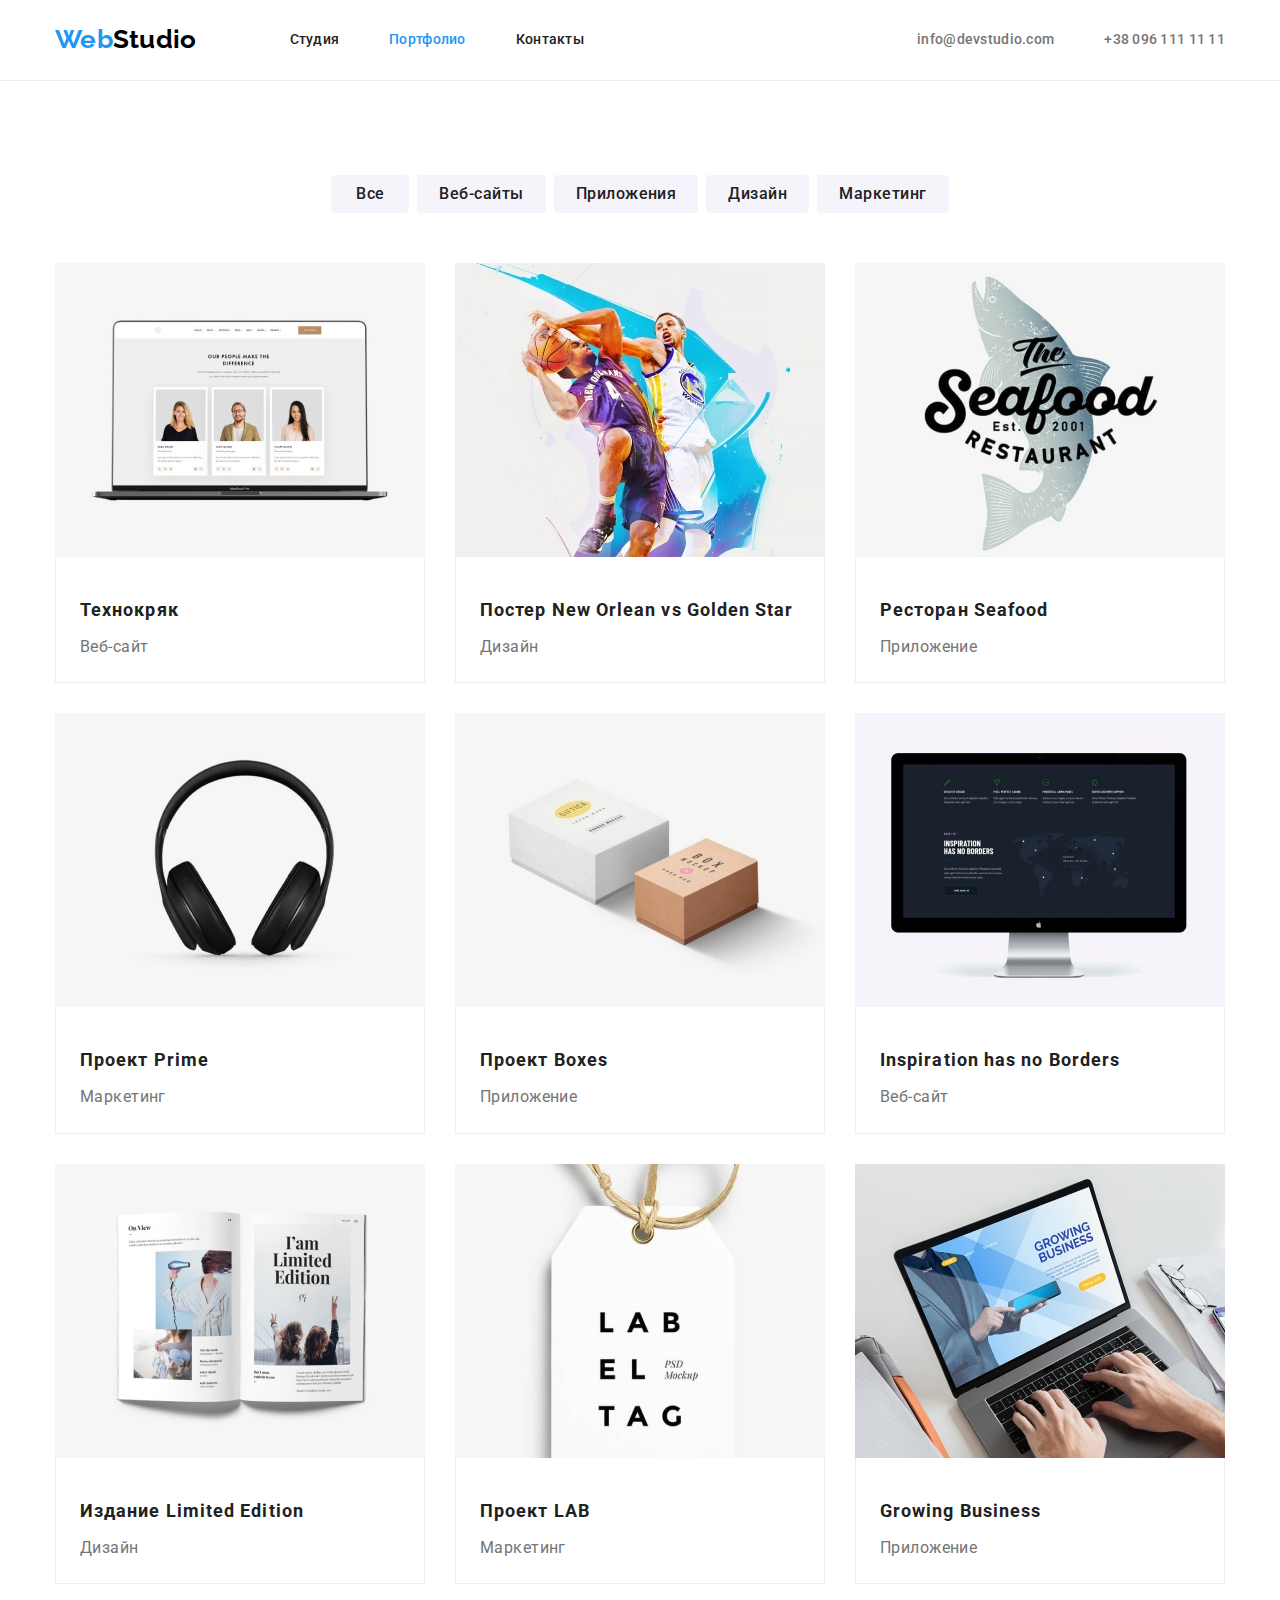
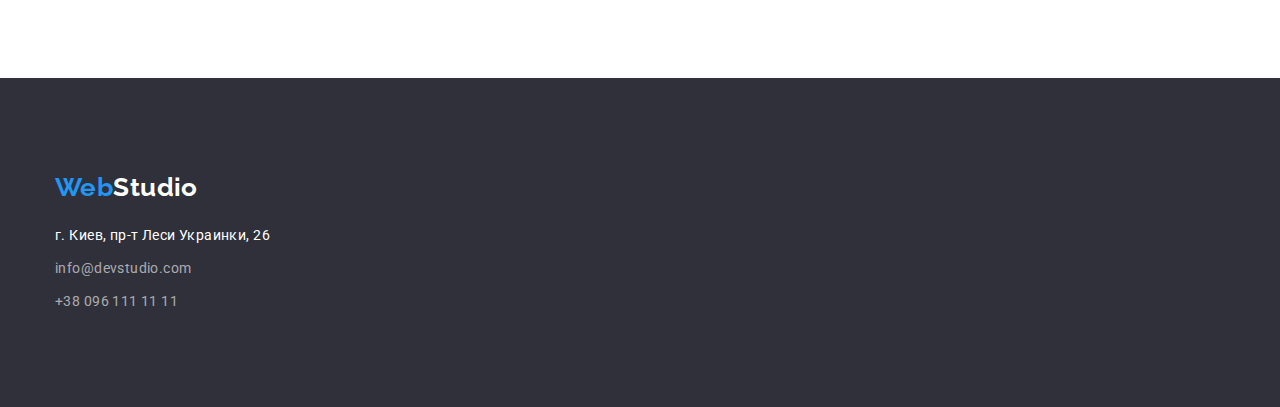
==== portfolio.html @ 278dce56 "Работа с svg" ====
<!DOCTYPE html>
<html lang="ru">

<head>
    <meta charset="UTF-8">
    <meta http-equiv="X-UA-Compatible" content="IE=edge">
    <meta name="viewport" content="width=device-width, initial-scale=1.0">
    <link rel="stylesheet" href="https://cdnjs.cloudflare.com/ajax/libs/modern-normalize/1.0.0/modern-normalize.min.css" />
    <link rel="stylesheet" href="./css/styles.css">
    <link rel="preconnect" href="https://fonts.gstatic.com">
    <link href="https://fonts.googleapis.com/css2?family=Raleway:wght@700&family=Roboto:wght@400;500;700;900&display=swap"
        rel="stylesheet">
    <title>Homework HTML+CSS of Yusupow E.</title>
</head>
<body>
    <!-- Header -->
    <header class="page-header portfolio-header">
        <div class="container">
            <nav class="navigation-menu">
                <a href="./index.html" class="logo"><span class="logo-half">Web</span>Studio</a>
                <ul class="list nav-list">
                    <li class="nav-items"> <a href="./index.html" class="nav-link link">Студия</a></li>
                    <li class="nav-items"> <a href="./portfolio.html" class="nav-link link current">Портфолио</a></li>
                    <li class="nav-items"> <a href="#" class="nav-link link">Контакты</a></li>
                </ul>
            </nav>
            <ul class="list contact-list">
                <li> <a href="mailto:info@devstudio.com" class="contact-link link">info@devstudio.com</a></li>
                <li> <a href="tel:+380961111111" class="contact-link link">+38 096 111 11 11</a></li>
            </ul>
        </div>
    
    </header>
    <!-- /Header -->

    <!-- Portfolio content -->
    <main>
        <section class="portfolio">
            <!-- Portfolio filter -->
            <div class="container">
                <ul class="list filter-list">
                    <li class="filter-item">
                        <button type="button" class="btn-filter">Все</button>
                    </li>
            
                    <li class="filter-item">
                        <button type="button" class="btn-filter">Веб-сайты</button>
                    </li>
            
                    <li class="filter-item">
                        <button type="button" class="btn-filter">Приложения</button>
                    </li>
            
                    <li class="filter-item">
                        <button type="button" class="btn-filter">Дизайн</button>
                    </li>
            
                    <li class="filter-item">
                        <button type="button" class="btn-filter">Маркетинг</button>
                    </li>
                </ul>
                
                <!-- /Portfolio filter -->
                
                <!-- Portfolio menu -->
                
                <ul class="list card-set">
                    <li class="card-item">
                        <article class="card">
                            <div class="card-img">
                                <img src="./images/techbox.jpg" alt="Постер веб-сайта" width="370">
                            </div>
                            
                            <div class="menu-items">
                                <h2 class="portfolio-item">Технокряк</h2>
                                <p class="portfolio-menu">Веб-сайт</p>
                            </div>
                        </article>
                    </li>

                    <li class="card-item">
                        <article class="card">
                            <div class="card-img">
                                <img src="./images/basketballbox.jpg" alt="Постер баскетбольного матча" width="370">
                            </div>
                            
                            <div class="menu-items">
                                <h2 class="portfolio-item">Постер New Orlean vs Golden Star</h2>
                                <p class="portfolio-menu">Дизайн</p>
                            </div>
                        </article>
                    </li>

                    <li class="card-item">
                        <article class="card">
                            <div class="card-img">
                                <img src="./images/seafoodbox.jpg" alt="Постер ресторана" width="370">
                            </div>
                            
                            <div class="menu-items">
                                <h2 class="portfolio-item">Ресторан Seafood</h2>
                                <p class="portfolio-menu">Приложение</p>
                            </div>
                        </article>
                    </li>

                    <li class="card-item">
                        <article class="card">
                            <div class="card-img">
                                <img src="./images/primebox.jpg" alt="Постер проекта" width="370">
                            </div>
                            
                            <div class="menu-items">
                                <h2 class="portfolio-item">Проект Prime</h2>
                                <p class="portfolio-menu">Маркетинг</p>
                            </div>
                        </article>
                    </li>

                    <li class="card-item">
                        <article class="card">
                            <div class="card-img">
                                <img src="./images/boxesbox.jpg" alt="Постер проекта" width="370">
                            </div>
                            
                            <div class="menu-items">
                                <h2 class="portfolio-item">Проект Boxes</h2>
                                <p class="portfolio-menu">Приложение</p>
                            </div>
                        </article>
                    </li>

                    <li class="card-item">
                        <article class="card">
                            <div class="card-img">
                                <img src="./images/thesisbox.jpg" alt="Постер веб-сайта" width="370">
                            </div>
                            
                            <div class="menu-items">
                                <h2 class="portfolio-item">Inspiration has no Borders</h2>
                                <p class="portfolio-menu">Веб-сайт</p>
                            </div>
                        </article>
                    </li>

                    <li class="card-item">
                        <article class="card">
                            <div class="card-img">
                                <img src="./images/editionbox.jpg" alt="Постер издания книги" width="370">
                            </div>
                            
                            <div class="menu-items">
                                <h2 class="portfolio-item">Издание Limited Edition</h2>
                                <p class="portfolio-menu">Дизайн</p>
                            </div>
                        </article>
                    </li>

                    <li class="card-item">
                        <article class="card">
                            <div class="card-img">
                                <img src="./images/labbox.jpg" alt="Постер проекта" width="370">
                            </div>
                            
                            <div class="menu-items">
                                <h2 class="portfolio-item">Проект LAB</h2>
                                <p class="portfolio-menu">Маркетинг</p>
                            </div>
                        </article>
                    </li>

                    <li class="card-item">
                        <article class="card">
                            <div class="card-img">
                                <img src="./images/businessbox.jpg" alt="Постер приложения" width="370">
                            </div>
                            
                            <div class="menu-items">
                                <h2 class="portfolio-item">Growing Business</h2>
                                <p class="portfolio-menu">Приложение</p>
                            </div>
                        </article>
                    </li>
                </ul>
            </div>
            <!-- /Portfolio menu -->
        </section>
    </main>
    <!-- /Portfolio content -->

    <!-- Footer -->
    <footer class="footer-section">
        <div class="container">
            <a href="./index.html" class="logo footer-logo"><span class="logo-half">Web</span>Studio</a>
            <address>
                <p class="location">г. Киев, пр-т Леси Украинки, 26</p>
                <ul class="list contact-list contact-footer">
                    <li>
                        <a href="mailto:info@devstudio.com" class="contact-link link">info@devstudio.com</a>
                    </li>
                    <li>
                        <a href="tel:+380961111111" class="contact-link link">+38 096 111 11 11</a>
                    </li>
                </ul>
            </address>
        </div>
    
    </footer>
    <!-- /Footer -->
</body>

</html>
---- css/styles.css ----
:root {
  --primary-text-color: #757575;
  --primary-white-color: #ffffff;
  --title-text-color: #212121;
  --accent-color: #2196f3;
  --background-dark-color: #2f303a;
  --background-light-color: #f5f4fa;
  --logo-text-color: #000000;
  --transparent-color: rgba(255, 255, 255, 0.6);

  --card-set-gap: 30px;
  --card-shadow: 0px 2px 1px -1px rgba(0, 0, 0, 0.2),
    0px 1px 1px 0px rgba(0, 0, 0, 0.14), 0px 1px 3px 0px rgba(0, 0, 0, 0.12);
}
body {
  font-family: Roboto, sans-serif;
  font-style: normal;
  font-weight: normal;
  font-size: 14px;
  line-height: 1.71;
  letter-spacing: 0.03em;
  color: var(--primary-text-color);
  background-color: var(--primary-white-color);
}

/* Селекторы элементов и классов с повторяющимися значениями */
h2,
h3,
a.nav-link,
.btn-filter {
  color: var(--title-text-color);
}

ul {
  list-style-type: none;
}
.hero-btn,
.btn-filter:hover,
.btn-filter:focus,
.hero,
.footer-section .footer-logo,
.location {
  color: var(--primary-white-color);
}
.logo-half,
.link:hover,
.link:focus,
a.current {
  color: var(--accent-color);
}
.hero-btn,
.btn-filter:hover,
.btn-filter:focus {
  background-color: var(--accent-color);
}
.hero,
.footer-section {
  background-color: var(--background-dark-color);
}
.team-section,
.btn-filter {
  background-color: var(--background-light-color);
}
.list,
.feature-description,
.features-set,
.team-set .portfolio-item,
.card-set,
.team-set,
.profession,
.feature-title,
.service-set,
.service-title,
.team-title,
.team-member,
.portfolio-menu,
address,
.features-section,
.portfolio {
  margin: 0;
  padding: 0;
}
.card-set,
.filter-list,
.team-set,
.service-set,
.features-set,
.navigation-menu,
.nav-list,
.page-header .contact-list,
.page-header .container {
  display: flex;
}
.card-set,
.features-set,
.service-set,
.team-set {
  margin-left: calc(-1 * var(--card-set-gap));
}
.feature-item,
.team-card {
  flex-basis: calc(100% / 4 - var(--card-set-gap));
  margin-left: var(--card-set-gap);
}
.card-set > .card-item,
.service-item {
  flex-basis: calc(100% / 3 - var(--card-set-gap));
  margin-left: var(--card-set-gap);
}
.filter-list,
.service-title,
.team-title {
  margin-bottom: 50px;
}
.footer-section,
.team-section,
.features-section,
.portfolio {
  padding-top: 94px;
  padding-bottom: 94px;
}
.container,
main,
.footer-section,
.hero {
  margin-left: auto;
  margin-right: auto;
}
.hero,
.service-title,
.team-title,
.card-member {
  text-align: center;
}
.list {
  list-style: none;
}
.container {
  width: 1200px;
  padding: 0 15px;
}
/* /Селекторы элементов и классов с повторяющимися значениями */

/* Header */
.page-header .container {
  min-height: 80px;
}
.portfolio-header {
  border-bottom: 1px solid #ececec;
}
.logo {
  font-family: Raleway;
  font-weight: bold;
  font-size: 26px;
  line-height: 1.2;
  text-decoration: none;
  color: var(--logo-text-color);
}
.navigation-menu,
.contact-list {
  font-weight: 500;
  line-height: 1.14;
  letter-spacing: 0.02em;
}
.navigation-menu,
.nav-list,
.page-header .contact-list {
  align-items: center;
}
.nav-list {
  margin-left: 93px;
}
.nav-items:not(:last-child),
.contact-list li:not(:last-child) {
  margin-right: 50px;
}
.page-header .contact-list {
  margin-left: auto;
}
.link {
  text-decoration: none;
  color: var(--primary-text-color);
  padding: 9px 0;
}
/* /Header */

/* Main content */
/* Hero */
.hero {
  padding: 200px 0;
}
.hero-title {
  font-weight: 900;
  font-size: 44px;
  line-height: 1.4;
  letter-spacing: 0.06em;
  text-transform: uppercase;
  width: 696px;
  margin: 0 auto 30px;
}
.hero-btn {
  font-weight: bold;
  font-size: 16px;
  line-height: 1.9;
  letter-spacing: 0.06em;
  min-width: 200px;
  border: transparent;
  border-radius: 4px;
  padding: 10px 32px;
  display: inline-block;
  box-shadow: 0px 4px 4px rgba(0, 0, 0, 0.15);
}
.hero-btn:hover,
.hero-btn:focus {
  cursor: pointer;
}
.hero-btn {
  border: 0px;
}
/* /Hero */

/* About features section */
.feature-title {
  font-weight: bold;
  font-size: 14px;
  line-height: 1.14;
  text-transform: uppercase;
  margin-bottom: 10px;
}
/* /About features section */

/* About services section */
.services-section {
  padding-bottom: 94px;
}
.service-title {
  font-weight: bold;
  font-size: 36px;
  line-height: 1.2;
}
img {
  display: block;
  max-width: 100%;
  height: auto;
}
/* /About services section */

/* About team section */
.team-section {
  font-size: 16px;
  line-height: 1.2;
}
.team-title {
  font-weight: bold;
  font-size: 36px;
  line-height: 1.2;
}
.card-member {
  background-color: #fff;
  border-radius: 0 0 4px 4px;
  box-shadow: 0px 1px 3px rgba(0, 0, 0, 0.12), 0px 1px 1px rgba(0, 0, 0, 0.14),
    0px 2px 1px rgba(0, 0, 0, 0.2);
}
.card-member {
  padding: 30px 50px;
}
.team-member {
  font-weight: 500;
  font-size: 16px;
  margin-bottom: 10px;
}
/* /About team section */
/* /Main content */

/* Portfolio content */
/* Portfolio filter */
.filter-list {
  justify-content: center;
}
.filter-item:not(:last-child) {
  margin-right: 8px;
}
.btn-filter {
  font-family: Roboto;
  font-style: normal;
  font-weight: 500;
  font-size: 16px;
  line-height: 1.62;
  letter-spacing: 0.03em;
  cursor: pointer;
  min-width: 78px;
  border: transparent;
  border-radius: 4px;
  padding: 6px 22px;
}
/* /Portfolio filter */

/* Portfolio menu */
.portfolio-item {
  font-weight: 700;
  font-size: 18px;
  line-height: 2;
  letter-spacing: 0.06em;
}
.portfolio-menu {
  font-size: 16px;
  line-height: 1.9;
}
.card-set {
  flex-wrap: wrap;
}
.card-set > .card-item:nth-child(n + 4) {
  margin-top: var(--card-set-gap);
}
.card {
  width: 370px;
  min-height: 404px;
  overflow: hidden;
}
.menu-items {
  padding: 20px 24px;
  border: 1px solid #eeeeee;
  border-top: 0;
}
.portfolio-item {
  margin-bottom: 4px;
}
/* /Portfolio menu */
/* /Portfolio content */

/* Footer */
address {
  margin-top: 20px;
}
.contact-footer a {
  font-style: normal;
  font-weight: 400;
  font-size: 14px;
  line-height: 1.7;
  letter-spacing: 0.03em;
  color: var(--transparent-color);
}
.contact-footer li:not(:last-child) {
  margin-bottom: 9px;
}
.location {
  font-style: normal;
  margin-bottom: 9px;
}
/* /Footer */
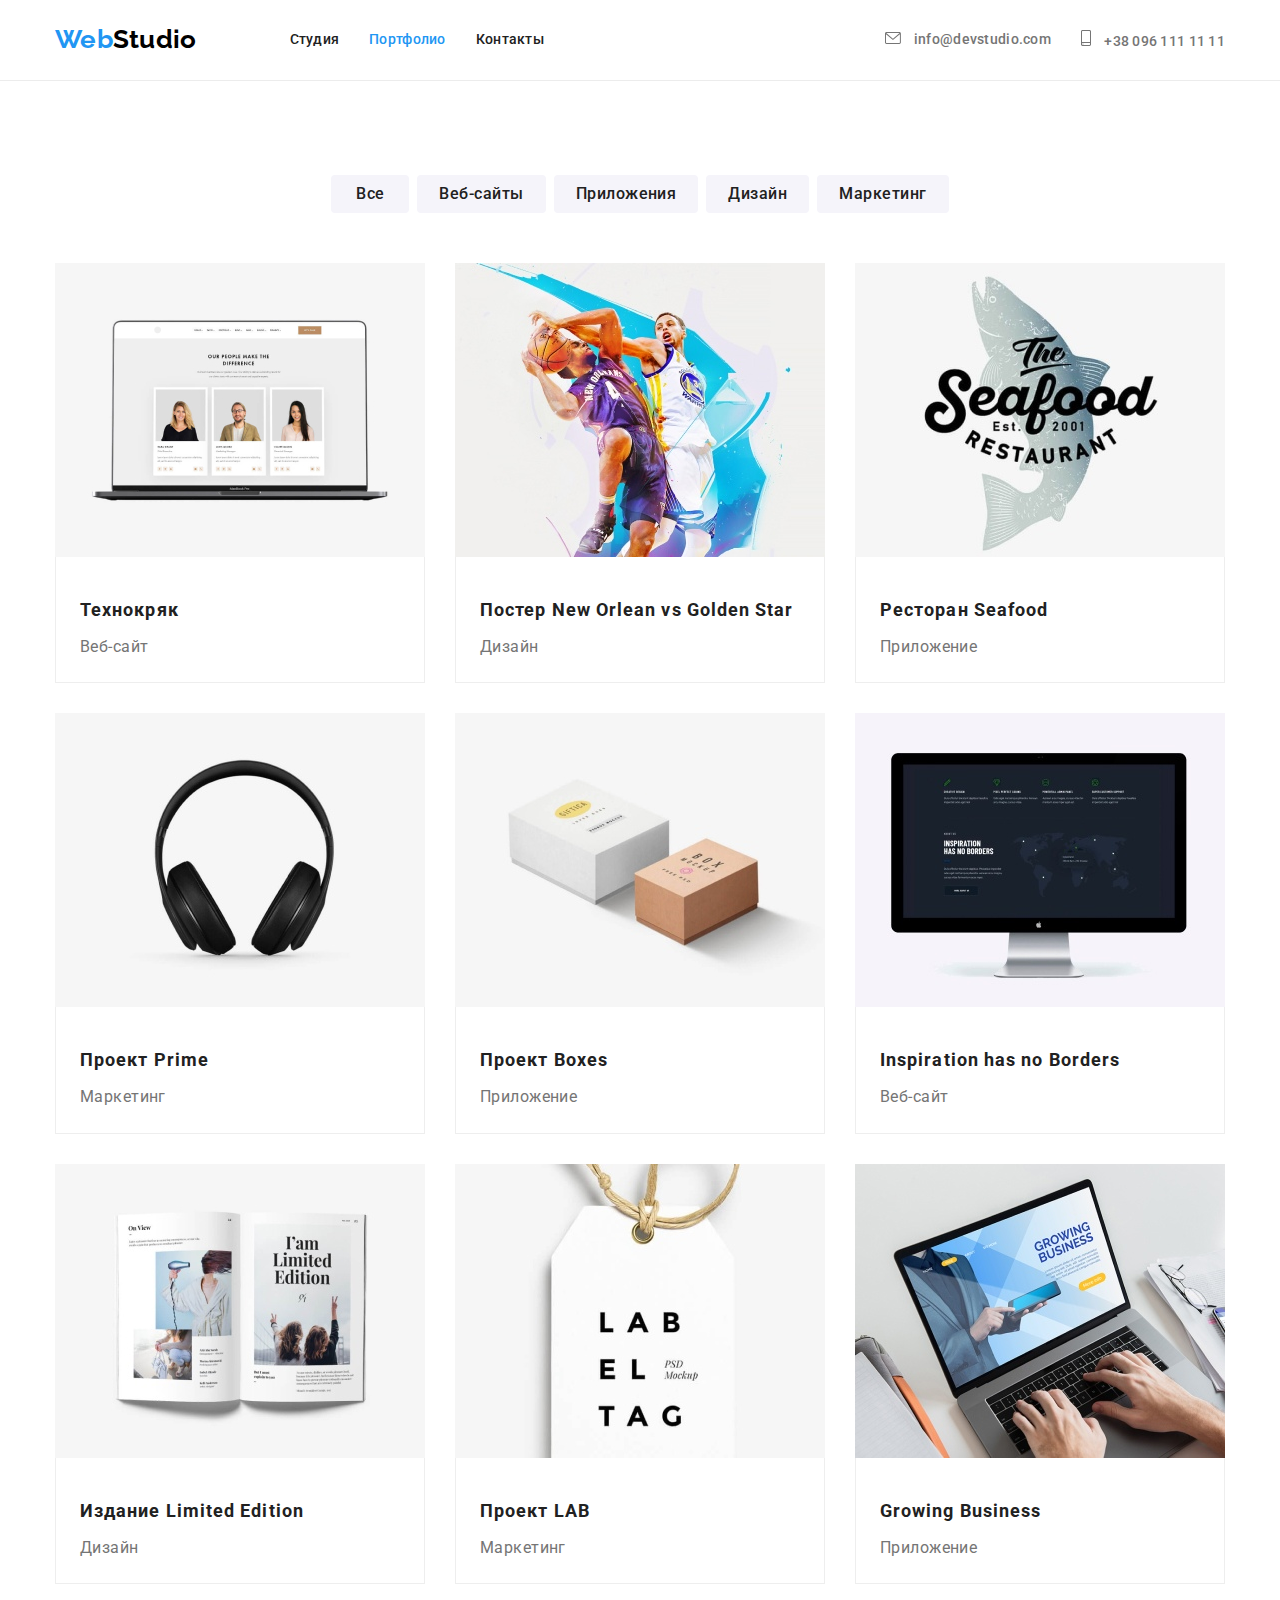
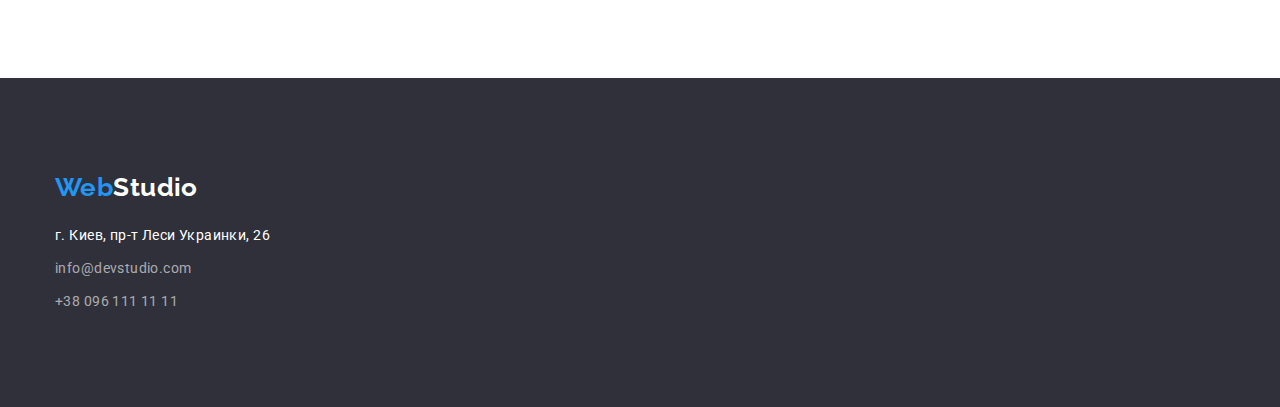
==== commit 88fba05c: "Студия доработана в плане svg. Нужно доработать портфолио" ====
--- a/portfolio.html
+++ b/portfolio.html
@@ -25,8 +25,23 @@
                 </ul>
             </nav>
             <ul class="list contact-list">
-                <li> <a href="mailto:info@devstudio.com" class="contact-link link">info@devstudio.com</a></li>
-                <li> <a href="tel:+380961111111" class="contact-link link">+38 096 111 11 11</a></li>
+                <li class="contact-items">
+                    <a href="mailto:info@devstudio.com" class="contact-link link">
+                        <svg class="mail-icon">
+                            <use href="./images/sprite.svg#envelope"></use>
+                        </svg>
+                        info@devstudio.com
+                    </a>
+                </li>
+            
+                <li class="contact-items">
+                    <a href="tel:+380961111111" class="contact-link link">
+                        <svg class="phone-icon">
+                            <use href="./images/sprite.svg#smartphone"></use>
+                        </svg>
+                        +38 096 111 11 11
+                    </a>
+                </li>
             </ul>
         </div>
     
--- a/css/styles.css
+++ b/css/styles.css
@@ -7,8 +7,9 @@
   --background-light-color: #f5f4fa;
   --logo-text-color: #000000;
   --transparent-color: rgba(255, 255, 255, 0.6);
-
+  --svg-primary-color: #afb1b8;
   --card-set-gap: 30px;
+  --icon-soclink-gap: 10px;
   --card-shadow: 0px 2px 1px -1px rgba(0, 0, 0, 0.2),
     0px 1px 1px 0px rgba(0, 0, 0, 0.14), 0px 1px 3px 0px rgba(0, 0, 0, 0.12);
 }
@@ -72,6 +73,7 @@
 .service-set,
 .service-title,
 .team-title,
+.customers-title,
 .team-member,
 .portfolio-menu,
 address,
@@ -109,12 +111,14 @@
 }
 .filter-list,
 .service-title,
-.team-title {
+.team-title,
+.customers-title {
   margin-bottom: 50px;
 }
 .footer-section,
 .team-section,
 .features-section,
+.regular-customers,
 .portfolio {
   padding-top: 94px;
   padding-bottom: 94px;
@@ -129,7 +133,8 @@
 .hero,
 .service-title,
 .team-title,
-.card-member {
+.card-member,
+.customers-title {
   text-align: center;
 }
 .list {
@@ -172,7 +177,7 @@
 }
 .nav-items:not(:last-child),
 .contact-list li:not(:last-child) {
-  margin-right: 50px;
+  margin-right: 30px;
 }
 .page-header .contact-list {
   margin-left: auto;
@@ -181,6 +186,22 @@
   text-decoration: none;
   color: var(--primary-text-color);
   padding: 9px 0;
+}
+.mail-icon {
+  width: 16px;
+  height: 12px;
+  margin-right: 10px;
+  fill: var(--primary-text-color);
+}
+.phone-icon {
+  width: 10px;
+  height: 16px;
+  margin-right: 10px;
+  fill: var(--primary-text-color);
+}
+.contact-items > .contact-link:hover .mail-icon,
+.contact-items > .contact-link:hover .phone-icon {
+  fill: var(--accent-color);
 }
 /* /Header */
 
@@ -227,6 +248,20 @@
   text-transform: uppercase;
   margin-bottom: 10px;
 }
+.feature-icons-container {
+  width: 100%;
+  height: 120px;
+  margin-bottom: 30px;
+  border-radius: 4px;
+  display: flex;
+  align-items: center;
+  justify-content: center;
+  background-color: var(--background-light-color);
+}
+.feature-icons {
+  width: 60px;
+  height: 60px;
+}
 /* /About features section */
 
 /* About services section */
@@ -262,12 +297,40 @@
     0px 2px 1px rgba(0, 0, 0, 0.2);
 }
 .card-member {
-  padding: 30px 50px;
+  padding: 30px 32px;
 }
 .team-member {
   font-weight: 500;
   font-size: 16px;
   margin-bottom: 10px;
+}
+.member-icons {
+  margin: 16px 0 0 calc(-1 * var(--icon-soclink-gap));
+  padding: 0;
+  display: flex;
+}
+.member-icons .member-link {
+  display: flex;
+  justify-content: center;
+  align-items: center;
+  flex-basis: calc(100% / 4 - var(--icon-soclink-gap));
+  margin-left: var(--icon-soclink-gap);
+  width: 44px;
+  height: 44px;
+  border-radius: 50%;
+  background-color: #ffffff;
+}
+.member-link:hover {
+  background-color: var(--accent-color);
+}
+.member-link:hover:hover .member-svg-icon {
+  fill: #ffffff;
+}
+
+.member-icons .member-svg-icon {
+  width: 20px;
+  height: 20px;
+  fill: var(--svg-primary-color);
 }
 /* /About team section */
 /* /Main content */
@@ -328,6 +391,42 @@
 /* /Portfolio menu */
 /* /Portfolio content */
 
+.customers-title {
+  font-weight: bold;
+  font-size: 36px;
+  line-height: 1.2;
+}
+.customers-list {
+  padding: 0;
+  display: flex;
+  margin-left: calc(-1 * var(--card-set-gap));
+}
+.customer-link {
+  display: flex;
+  justify-content: center;
+  align-items: center;
+  flex-basis: calc(100% / 6 - var(--card-set-gap));
+  margin-left: var(--card-set-gap);
+  width: 170px;
+  height: 92px;
+  border-radius: 4px;
+  border: 1px solid var(--svg-primary-color);
+}
+.customer-icons {
+  width: 106px;
+  height: 60px;
+  fill: var(--svg-primary-color);
+}
+
+.customer-icons:hover {
+  border-color: var(--accent-color);
+}
+.customer-link:hover .customer-icons,
+.customer-link:hover {
+  fill: var(--accent-color);
+  border-color: var(--accent-color);
+}
+
 /* Footer */
 address {
   margin-top: 20px;
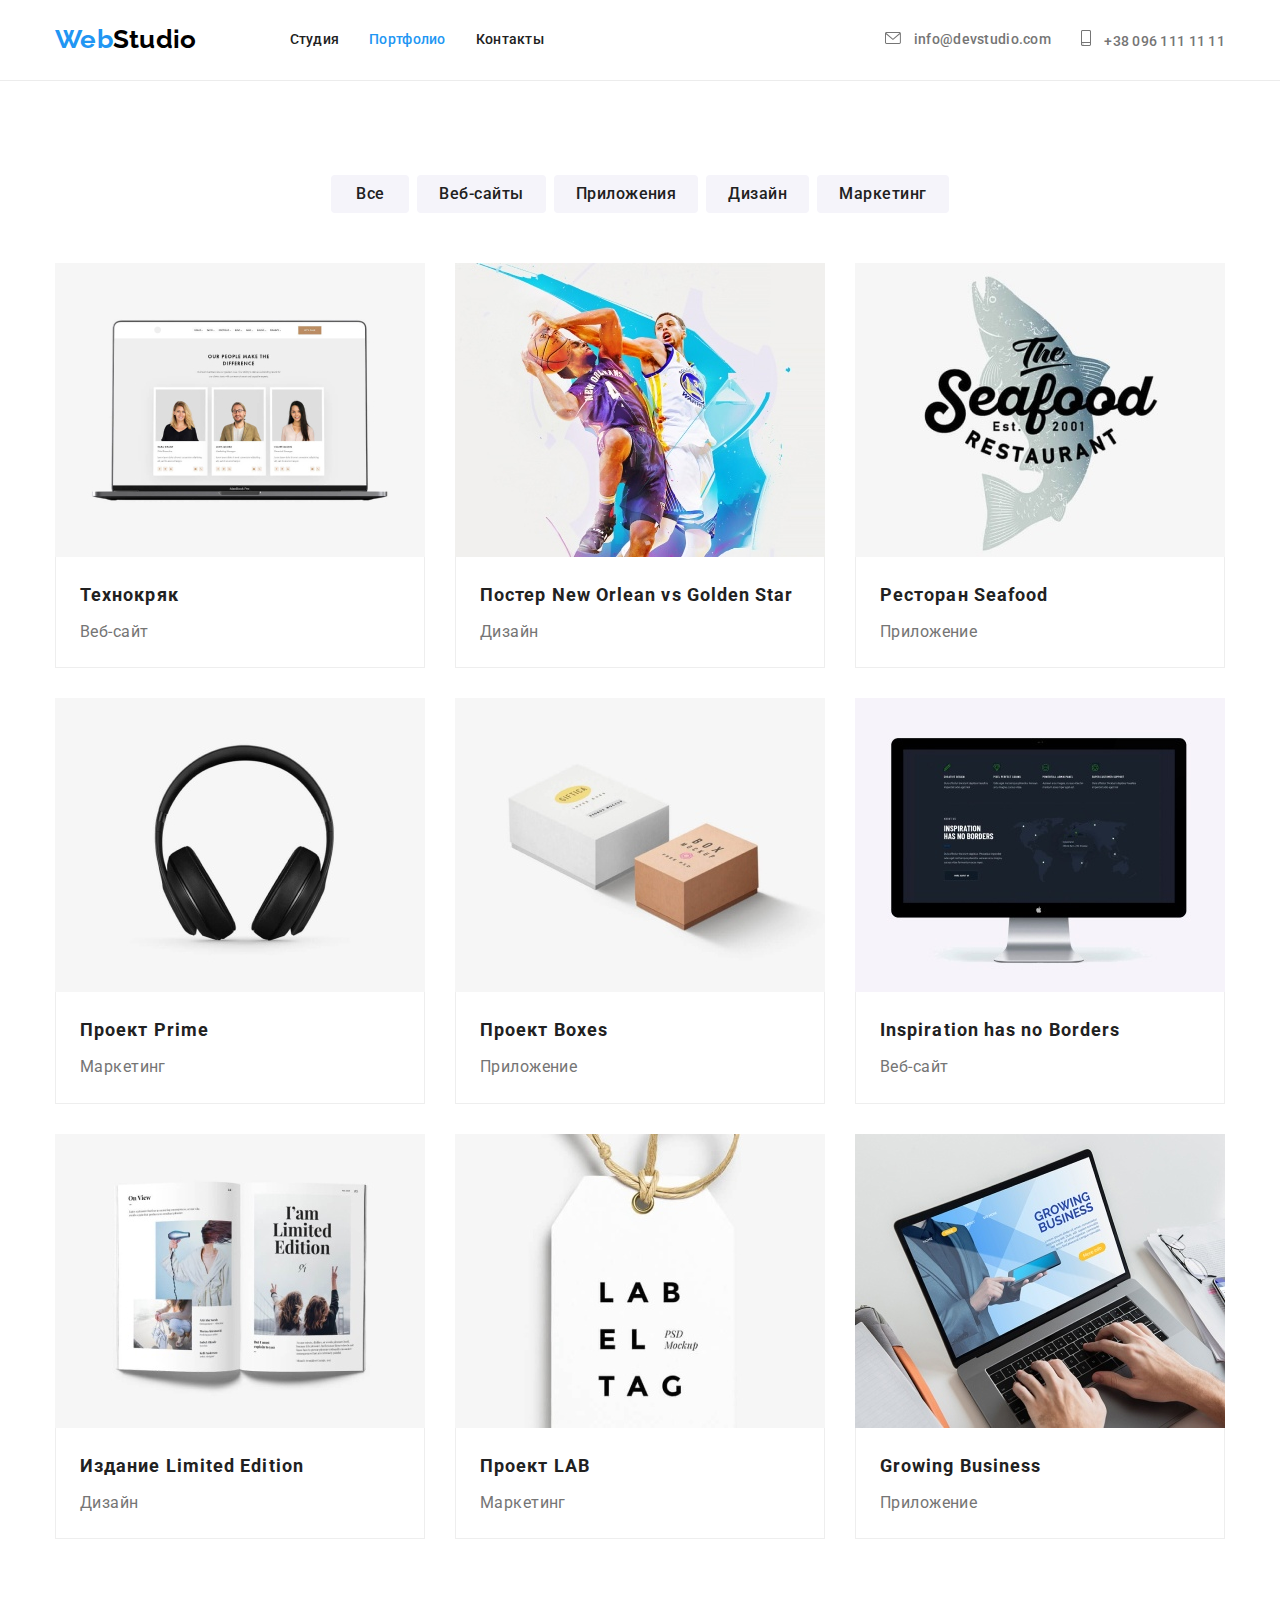
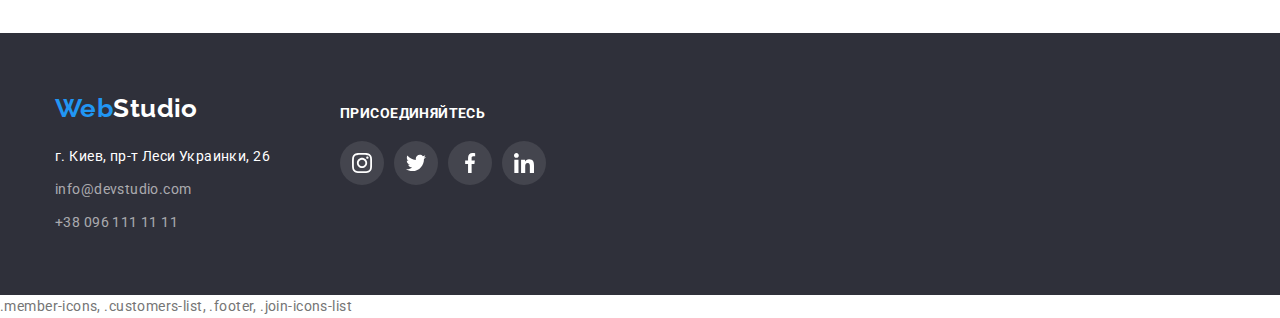
==== commit 67b62413: "Завершение тестового макета 4-го задания" ====
--- a/portfolio.html
+++ b/portfolio.html
@@ -205,23 +205,66 @@
 
     <!-- Footer -->
     <footer class="footer-section">
-        <div class="container">
-            <a href="./index.html" class="logo footer-logo"><span class="logo-half">Web</span>Studio</a>
-            <address>
-                <p class="location">г. Киев, пр-т Леси Украинки, 26</p>
-                <ul class="list contact-list contact-footer">
-                    <li>
-                        <a href="mailto:info@devstudio.com" class="contact-link link">info@devstudio.com</a>
-                    </li>
-                    <li>
-                        <a href="tel:+380961111111" class="contact-link link">+38 096 111 11 11</a>
-                    </li>
-                </ul>
-            </address>
+        <div class="container footer">
+            <div class="footer-main">
+                <a href="./index.html" class="logo footer-logo"><span class="logo-half">Web</span>Studio</a>
+                <address>
+                    <p class="location">г. Киев, пр-т Леси Украинки, 26</p>
+                    <ul class="list contact-list contact-footer">
+                        <li>
+                            <a href="mailto:info@devstudio.com" class="contact-link link">info@devstudio.com</a>
+                        </li>
+                        <li>
+                            <a href="tel:+380961111111" class="contact-link link">+38 096 111 11 11</a>
+                        </li>
+                    </ul>
+                </address>
+            </div>
+            <div class="join">
+                <h2 class="join-title">Присоединяйтесь</h2>
+                <ul class="join-icons-list">
+                    <li>
+                        <a class="join-link" href="#" area-label="Иконка Инстаграм">
+                            <svg class="join-svg-icon">
+                                <use href="./images/sprite.svg#instagram"></use>
+                            </svg>
+                        </a>
+    
+                    </li>
+                    <li>
+                        <a class="join-link" href="#" area-label="Иконка Твиттер">
+                            <svg class="join-svg-icon">
+                                <use href="./images/sprite.svg#twitter"></use>
+                            </svg>
+                        </a>
+    
+                    </li>
+                    <li>
+                        <a class="join-link" href="#" area-label="Иконка Фейсбук">
+                            <svg class="join-svg-icon">
+                                <use href="./images/sprite.svg#facebook"></use>
+                            </svg>
+                        </a>
+    
+                    </li>
+                    <li>
+                        <a class="join-link" href="#" area-label="Иконка Линкедин">
+                            <svg class="join-svg-icon">
+                                <use href="./images/sprite.svg#linkedin"></use>
+                            </svg>
+                        </a>
+    
+                    </li>
+                </ul>
+            </div>
         </div>
     
     </footer>
     <!-- /Footer -->
 </body>
 
-</html>+</html>
+.member-icons,
+.customers-list,
+.footer,
+.join-icons-list--- a/css/styles.css
+++ b/css/styles.css
@@ -40,7 +40,8 @@
 .btn-filter:focus,
 .hero,
 .footer-section .footer-logo,
-.location {
+.location,
+.join-title {
   color: var(--primary-white-color);
 }
 .logo-half,
@@ -51,7 +52,11 @@
 }
 .hero-btn,
 .btn-filter:hover,
-.btn-filter:focus {
+.btn-filter:focus,
+.member-link:hover,
+.member-link:focus,
+.join-link:hover,
+.join-link:focus {
   background-color: var(--accent-color);
 }
 .hero,
@@ -65,7 +70,7 @@
 .list,
 .feature-description,
 .features-set,
-.team-set .portfolio-item,
+.portfolio-item,
 .card-set,
 .team-set,
 .profession,
@@ -78,7 +83,12 @@
 .portfolio-menu,
 address,
 .features-section,
-.portfolio {
+.portfolio,
+.location,
+.join-title,
+.member-icons,
+.customers-list,
+.join-icons-list {
   margin: 0;
   padding: 0;
 }
@@ -90,7 +100,15 @@
 .navigation-menu,
 .nav-list,
 .page-header .contact-list,
-.page-header .container {
+.page-header .container,
+.feature-icons-container,
+.member-icons .member-link,
+.join-link,
+.customer-link,
+.member-icons,
+.customers-list,
+.footer,
+.join-icons-list {
   display: flex;
 }
 .card-set,
@@ -115,7 +133,7 @@
 .customers-title {
   margin-bottom: 50px;
 }
-.footer-section,
+
 .team-section,
 .features-section,
 .regular-customers,
@@ -144,13 +162,37 @@
   width: 1200px;
   padding: 0 15px;
 }
+.member-link:hover .member-svg-icon,
+.member-link:focus .member-svg-icon,
+.join-icons-list .join-svg-icon {
+  fill: var(--primary-white-color);
+}
+.member-icons .member-svg-icon,
+.join-icons-list .join-svg-icon {
+  width: 20px;
+  height: 20px;
+}
+.feature-icons-container,
+.member-icons .member-link,
+.join-link,
+.customer-link {
+  justify-content: center;
+  align-items: center;
+}
+.contact-items > .contact-link:hover .mail-icon,
+.contact-items > .contact-link:hover .phone-icon,
+.customer-link:hover .customer-icons,
+.customer-link:focus .customer-icons,
+.customer-icons:hover {
+  fill: var(--accent-color);
+}
 /* /Селекторы элементов и классов с повторяющимися значениями */
 
 /* Header */
 .page-header .container {
   min-height: 80px;
 }
-.portfolio-header {
+.page-header {
   border-bottom: 1px solid #ececec;
 }
 .logo {
@@ -199,16 +241,23 @@
   margin-right: 10px;
   fill: var(--primary-text-color);
 }
-.contact-items > .contact-link:hover .mail-icon,
-.contact-items > .contact-link:hover .phone-icon {
-  fill: var(--accent-color);
-}
 /* /Header */
 
 /* Main content */
 /* Hero */
 .hero {
   padding: 200px 0;
+  max-width: 1600px;
+  height: 600px;
+  background-image: linear-gradient(
+      to right,
+      rgba(47, 48, 58, 0.4),
+      rgba(47, 48, 58, 0.4)
+    ),
+    url(../images/bgimg.jpg);
+  background-position: center;
+  background-repeat: no-repeat;
+  background-size: cover;
 }
 .hero-title {
   font-weight: 900;
@@ -253,9 +302,6 @@
   height: 120px;
   margin-bottom: 30px;
   border-radius: 4px;
-  display: flex;
-  align-items: center;
-  justify-content: center;
   background-color: var(--background-light-color);
 }
 .feature-icons {
@@ -306,30 +352,17 @@
 }
 .member-icons {
   margin: 16px 0 0 calc(-1 * var(--icon-soclink-gap));
-  padding: 0;
-  display: flex;
-}
-.member-icons .member-link {
-  display: flex;
-  justify-content: center;
-  align-items: center;
+}
+.member-icons .member-link,
+.join-link {
   flex-basis: calc(100% / 4 - var(--icon-soclink-gap));
   margin-left: var(--icon-soclink-gap);
   width: 44px;
   height: 44px;
   border-radius: 50%;
-  background-color: #ffffff;
-}
-.member-link:hover {
-  background-color: var(--accent-color);
-}
-.member-link:hover:hover .member-svg-icon {
-  fill: #ffffff;
 }
 
 .member-icons .member-svg-icon {
-  width: 20px;
-  height: 20px;
   fill: var(--svg-primary-color);
 }
 /* /About team section */
@@ -356,6 +389,11 @@
   border-radius: 4px;
   padding: 6px 22px;
 }
+.filter-item:hover {
+  box-shadow: 0px 3px 1px rgba(0, 0, 0, 0.1), 0px 1px 2px rgba(0, 0, 0, 0.08),
+    0px 2px 2px rgba(0, 0, 0, 0.12);
+  border-radius: 4px;
+}
 /* /Portfolio filter */
 
 /* Portfolio menu */
@@ -380,6 +418,10 @@
   min-height: 404px;
   overflow: hidden;
 }
+.card-item:hover {
+  box-shadow: 0px 1px 1px rgba(0, 0, 0, 0.12), 0px 4px 4px rgba(0, 0, 0, 0.06),
+    1px 4px 6px rgba(0, 0, 0, 0.16);
+}
 .menu-items {
   padding: 20px 24px;
   border: 1px solid #eeeeee;
@@ -388,6 +430,10 @@
 .portfolio-item {
   margin-bottom: 4px;
 }
+.card-item:hover {
+  box-shadow: 0px 1px 1px rgba(0, 0, 0, 0.12), 0px 4px 4px rgba(0, 0, 0, 0.06),
+    1px 4px 6px rgba(0, 0, 0, 0.16);
+}
 /* /Portfolio menu */
 /* /Portfolio content */
 
@@ -397,14 +443,9 @@
   line-height: 1.2;
 }
 .customers-list {
-  padding: 0;
-  display: flex;
   margin-left: calc(-1 * var(--card-set-gap));
 }
 .customer-link {
-  display: flex;
-  justify-content: center;
-  align-items: center;
   flex-basis: calc(100% / 6 - var(--card-set-gap));
   margin-left: var(--card-set-gap);
   width: 170px;
@@ -418,16 +459,16 @@
   fill: var(--svg-primary-color);
 }
 
-.customer-icons:hover {
+.customer-link:hover,
+.customer-link:focus {
   border-color: var(--accent-color);
 }
-.customer-link:hover .customer-icons,
-.customer-link:hover {
-  fill: var(--accent-color);
-  border-color: var(--accent-color);
-}
 
 /* Footer */
+.footer-section {
+  padding-top: 60px;
+  padding-bottom: 60px;
+}
 address {
   margin-top: 20px;
 }
@@ -446,4 +487,24 @@
   font-style: normal;
   margin-bottom: 9px;
 }
+
+.join {
+  margin-left: 70px;
+  margin-top: 12px;
+}
+.join-title {
+  font-style: normal;
+  font-weight: bold;
+  font-size: 14px;
+  line-height: 16px;
+  letter-spacing: 0.03em;
+  text-transform: uppercase;
+}
+.join-icons-list {
+  margin: 20px 0 0 calc(-1 * var(--icon-soclink-gap));
+}
+.join-link {
+  background-color: #44454e;
+}
+
 /* /Footer */
